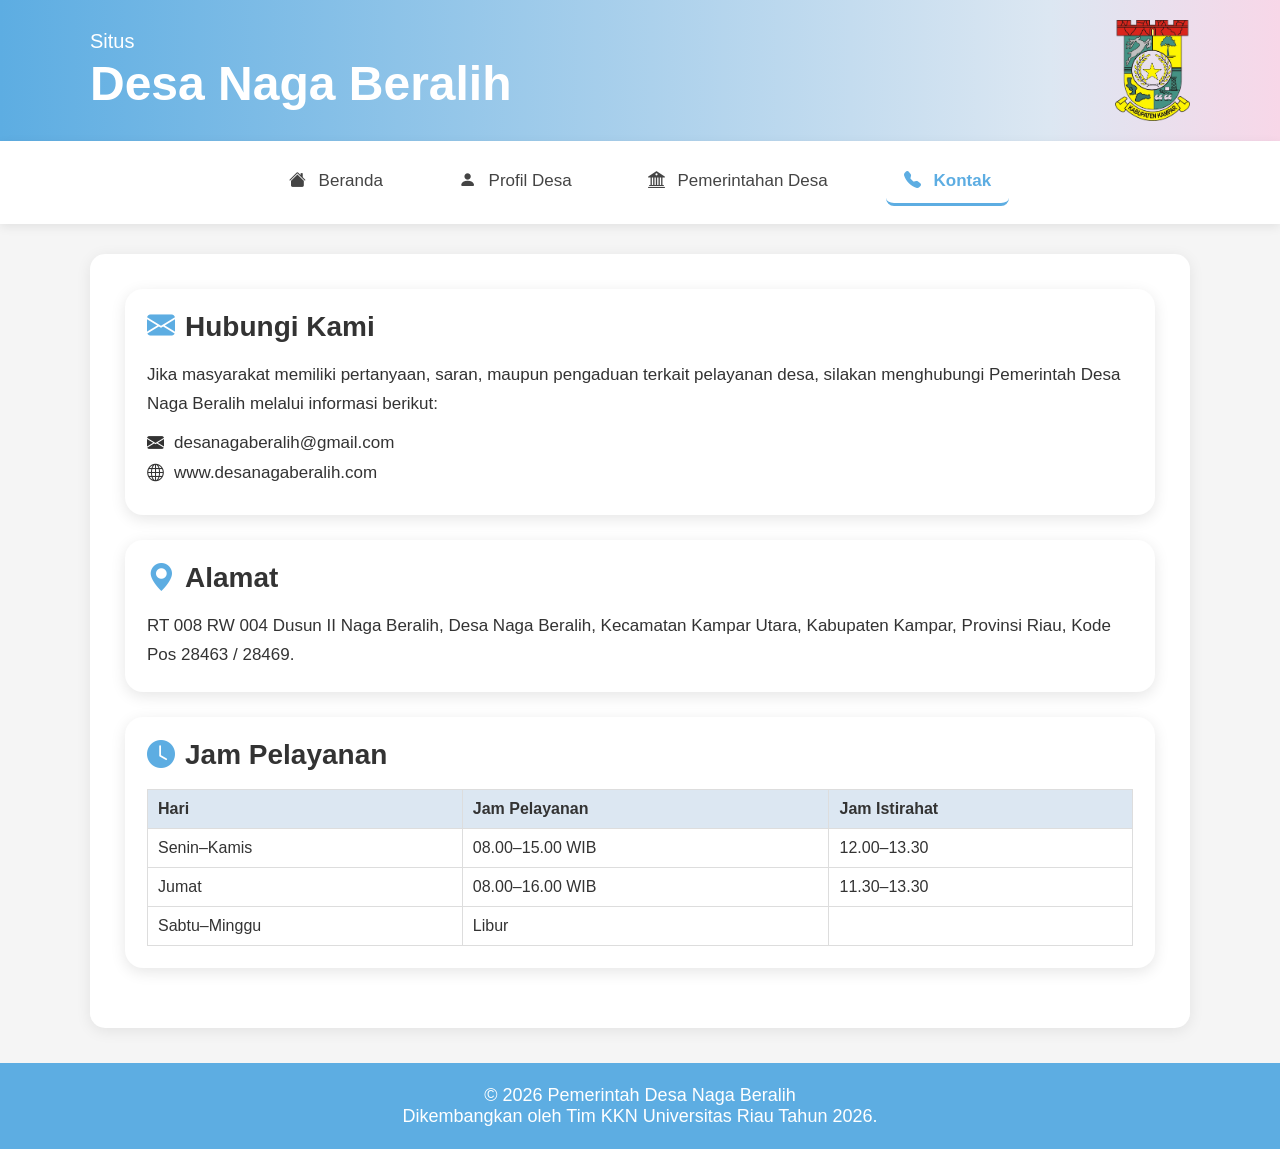
==== kontak.html @ cb09c163 "Add files via upload" ====
<!DOCTYPE html>
<html lang="id">

<head>
    <meta charset="UTF-8">
    <meta name="viewport" content="width=device-width, initial-scale=1.0">
    <title>Kontak Desa Naga Beralih</title>

    <link rel="stylesheet" href="kontak.css">
    <link rel="stylesheet" href="https://cdn.jsdelivr.net/npm/bootstrap-icons@1.11.3/font/bootstrap-icons.css">
</head>

<body>

    <header class="top">
        <div class="wrap">
            <div class="judul-header">
                <small>Situs</small>
                <h1>Desa Naga Beralih</h1>
            </div>
            <img src="kampar.png" class="logo">
        </div>
    </header>

    <nav>
        <button class="nav-toggle">
            <i class="bi bi-list"></i>
        </button>

        <div class="nav-links">
            <a href="index.html">
                <i class="bi bi-house-fill"></i> Beranda
            </a>
            <a href="profil.html">
                <i class="bi bi-person-fill"></i> Profil Desa
            </a>
            <a href="pemerintah.html">
                <i class="bi bi-bank2"></i> Pemerintahan Desa
            </a>
            <a href="kontak.html" class="active">
                <i class="bi bi-telephone-fill"></i> Kontak
            </a>
        </div>
    </nav>


    <main class="container">
        <section class="card">
            <h3><i class="bi bi-envelope-fill"></i> Hubungi Kami</h3>
            <p>Jika masyarakat memiliki pertanyaan, saran, maupun pengaduan terkait pelayanan desa, silakan menghubungi
                Pemerintah Desa Naga Beralih melalui informasi berikut:</p>
            <ul class="info-list">
                <li><i class="bi bi-envelope-fill"></i> <a
                        href="mailto:desanagaberalih@gmail.com">desanagaberalih@gmail.com</a></li>
                <li><i class="bi bi-globe"></i> <a href="http://www.desanagaberalih.com"
                        target="_blank">www.desanagaberalih.com</a></li>
            </ul>
        </section>

        <section class="card">
            <h3><i class="bi bi-geo-alt-fill"></i> Alamat</h3>
            <p>RT 008 RW 004 Dusun II Naga Beralih, Desa Naga Beralih, Kecamatan Kampar Utara, Kabupaten Kampar,
                Provinsi Riau, Kode Pos
                28463 / 28469.</p>
        </section>

        <section class="card">
            <h3><i class="bi bi-clock-fill"></i> Jam Pelayanan</h3>
            <table class="jam">
                <tr>
                    <th>Hari</th>
                    <th>Jam Pelayanan</th>
                    <th>Jam Istirahat</th>
                </tr>
                <tr>
                    <td>Senin–Kamis</td>
                    <td>08.00–15.00 WIB</td>
                    <td>12.00–13.30</td>
                </tr>
                <tr>
                    <td>Jumat</td>
                    <td>08.00–16.00 WIB</td>
                    <td>11.30–13.30</td>
                </tr>
                <tr>
                    <td>Sabtu–Minggu</td>
                    <td>Libur</td>
                    <td></td>
                </tr>
            </table>
        </section>
    </main>

    <footer>
        © 2026 Pemerintah Desa Naga Beralih
        <br>Dikembangkan oleh Tim KKN Universitas Riau Tahun 2026.
    </footer>

    <script>
        const toggleBtn = document.querySelector(".nav-toggle");
        const navLinks = document.querySelector(".nav-links");

        toggleBtn.addEventListener("click", () => {
            navLinks.classList.toggle("show");
        });
    </script>


</body>

</html>
---- kontak.css ----
* {
    margin: 0;
    padding: 0;
    box-sizing: border-box;
}

body {
    font-family: Arial, Helvetica, sans-serif;
    background: #f5f5f5;
    color: #333;
}

.top {
    background: linear-gradient(90deg, #5DADE2 0%, #DCE7F2 82%, #F8D7E8 100%);
    padding: 20px 0;
    color: #fff;
}

.wrap {
    max-width: 1100px;
    margin: auto;
    display: flex;
    justify-content: space-between;
    align-items: center;
}

.wrap small {
    font-size: 20px;
    display: block;
    margin-bottom: 3px;
}

.wrap h1 {
    font-size: 48px;
    font-weight: bold;
}

.logo {
    width: 75px;
}

nav {
    background: #fff;
    display: flex;
    justify-content: center;
    gap: 40px;
    padding: 18px;
    box-shadow: 0 3px 10px rgba(0, 0, 0, .08);
    position: sticky;
    top: 0;
    width: 100%;
    z-index: 100;
}

nav a {
    text-decoration: none;
    color: #444;
    font-size: 17px;
    padding: 12px 18px;
    border-radius: 8px;
    transition: .3s;
}

nav a i {
    margin-right: 8px;
}

nav a:hover {
    background: #5DADE2;
    color: #fff;
}

nav .active {
    color: #5DADE2;
    border-bottom: 3px solid #5DADE2;
    font-weight: bold;
}

.container {
    max-width: 1100px;
    margin: 30px auto;
    background: #fff;
    border-radius: 15px;
    padding: 35px;
    box-shadow: 0 3px 15px rgba(0, 0, 0, .08);
}

.card {
    background: #fff;
    border-radius: 18px;
    box-shadow: 0 4px 15px rgba(0, 0, 0, .10);
    padding: 22px;
    margin-bottom: 25px;
    transition: all .3s ease;
}

.card:hover {
    transform: translateY(-5px);
    box-shadow: 0 8px 20px rgba(0, 0, 0, .15);
}

.card h3 {
    font-size: 28px;
    display: flex;
    align-items: center;
    gap: 10px;
    margin-bottom: 18px;
}

.card h3 i {
    color: #5DADE2;
}

.card p {
    font-size: 17px;
    line-height: 1.7;
}

.info-list {
    list-style: none;
    margin-top: 15px;
}

.info-list li {
    font-size: 17px;
    margin-bottom: 10px;
    display: flex;
    align-items: center;
    gap: 10px;
}

.info-list a {
    color: #333;
    text-decoration: none;
}

.info-list a:hover {
    color: #5DADE2;
    text-decoration: underline;
}

.jam {
    width: 100%;
    border-collapse: collapse;
    margin-top: 15px;
}

.jam th,
.jam td {
    border: 1px solid #ddd;
    padding: 10px;
    text-align: left;
}

.jam th {
    background: #DCE7F2;
}

footer {
    margin-top: 35px;
    background: #5DADE2;
    color: #fff;
    text-align: center;
    padding: 22px;
    font-size: 18px;
}

@media(max-width:900px) {
    .wrap h1 {
        font-size: 32px;
    }

    nav {
        gap: 10px;
        flex-wrap: wrap;
    }

    nav a {
        font-size: 15px;
    }
}

.nav-toggle {
    display: none;
    background: none;
    border: none;
    font-size: 28px;
    cursor: pointer;
    color: #444;
}

.nav-links {
    display: flex;
    gap: 40px;
}

@media(max-width:768px) {
    .nav-toggle {
        display: block;
    }

    .nav-links {
        display: none;
        flex-direction: column;
        background: #fff;
        position: absolute;
        top: 60px;
        left: 0;
        width: 220px;
        padding: 15px;
        box-shadow: 0 4px 15px rgba(0, 0, 0, .15);
    }

    .nav-links.show {
        display: flex;
    }

    nav {
        justify-content: space-between;
        padding: 12px 20px;
    }
}
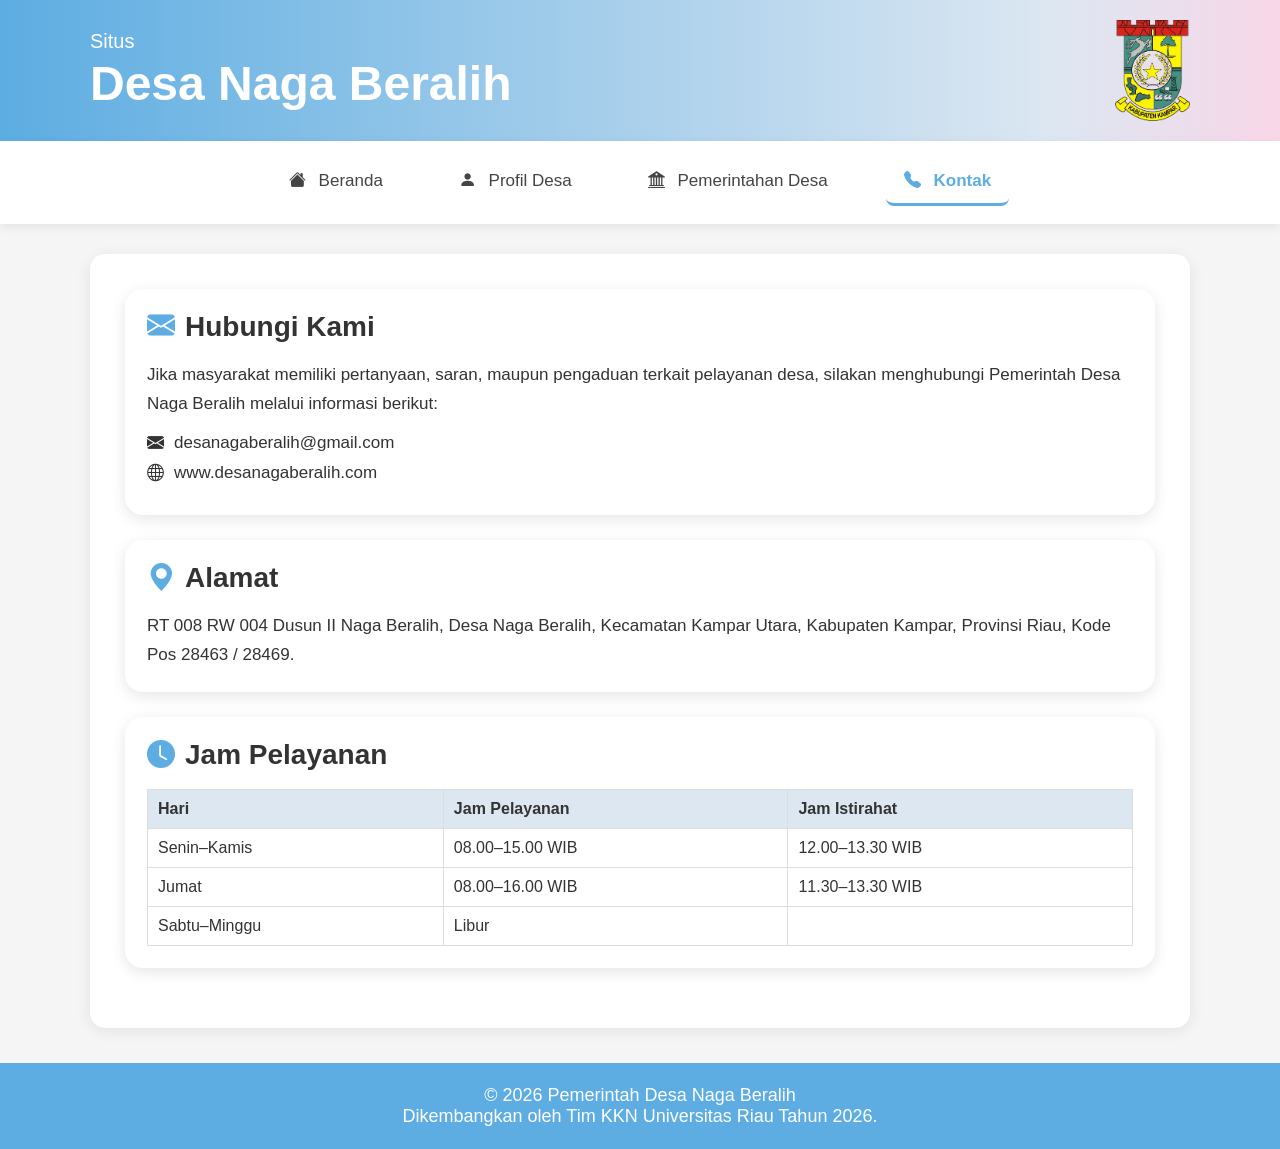
==== commit c0c5c862: "Update kontak.html" ====
--- a/kontak.html
+++ b/kontak.html
@@ -75,12 +75,12 @@
                 <tr>
                     <td>Senin–Kamis</td>
                     <td>08.00–15.00 WIB</td>
-                    <td>12.00–13.30</td>
+                    <td>12.00–13.30 WIB</td>
                 </tr>
                 <tr>
                     <td>Jumat</td>
                     <td>08.00–16.00 WIB</td>
-                    <td>11.30–13.30</td>
+                    <td>11.30–13.30 WIB</td>
                 </tr>
                 <tr>
                     <td>Sabtu–Minggu</td>
@@ -108,4 +108,4 @@
 
 </body>
 
-</html>+</html>
